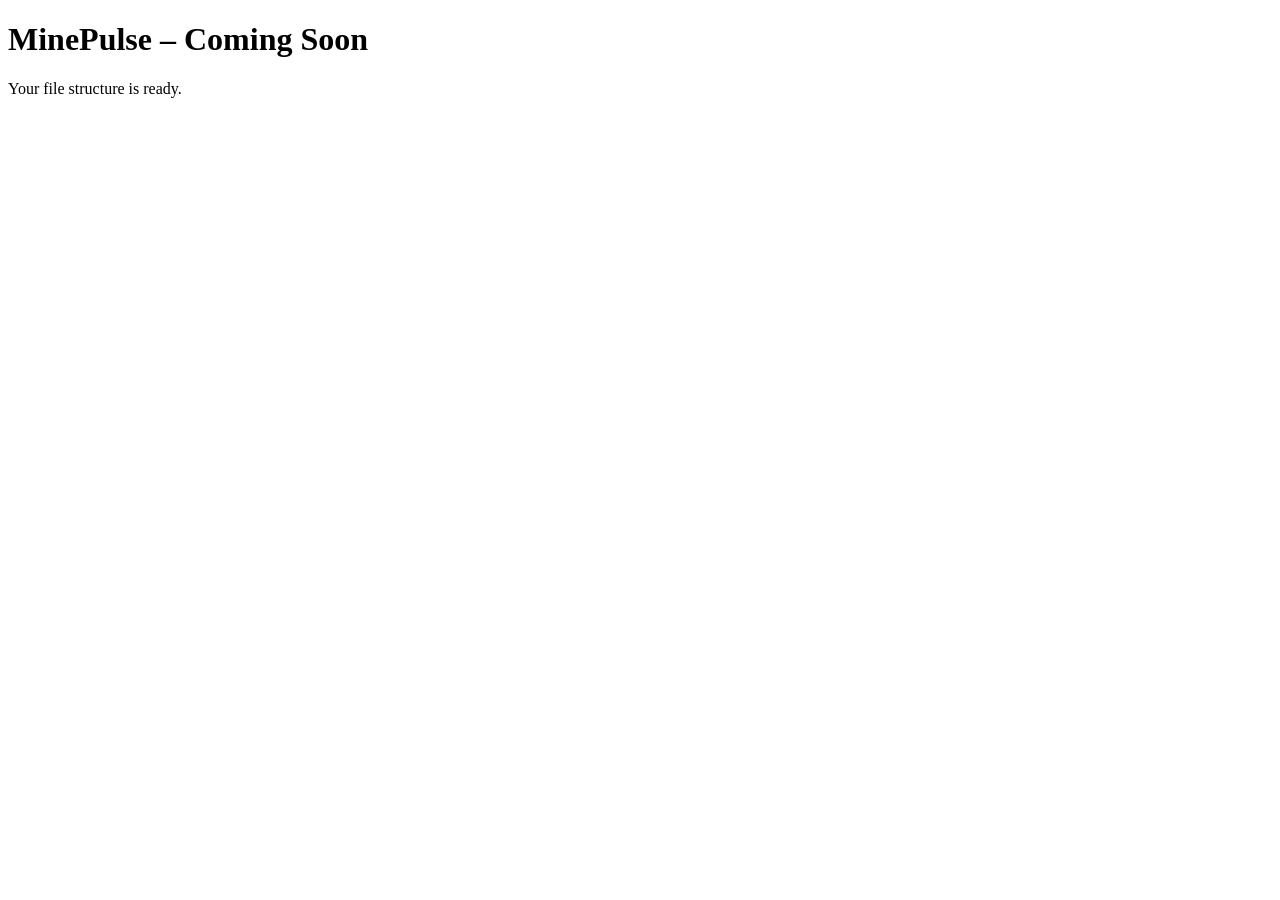
==== index.html @ b5f3e9ca "Rename deepseek_html_20260814_d4dbf2.html to index.html" ====
<!DOCTYPE html>
<html lang="en">
<head>
  <meta charset="UTF-8" />
  <meta name="viewport" content="width=device-width, initial-scale=1.0" />
  <title>MinePulse</title>
</head>
<body>
  <h1>MinePulse – Coming Soon</h1>
  <p>Your file structure is ready.</p>
</body>
</html>
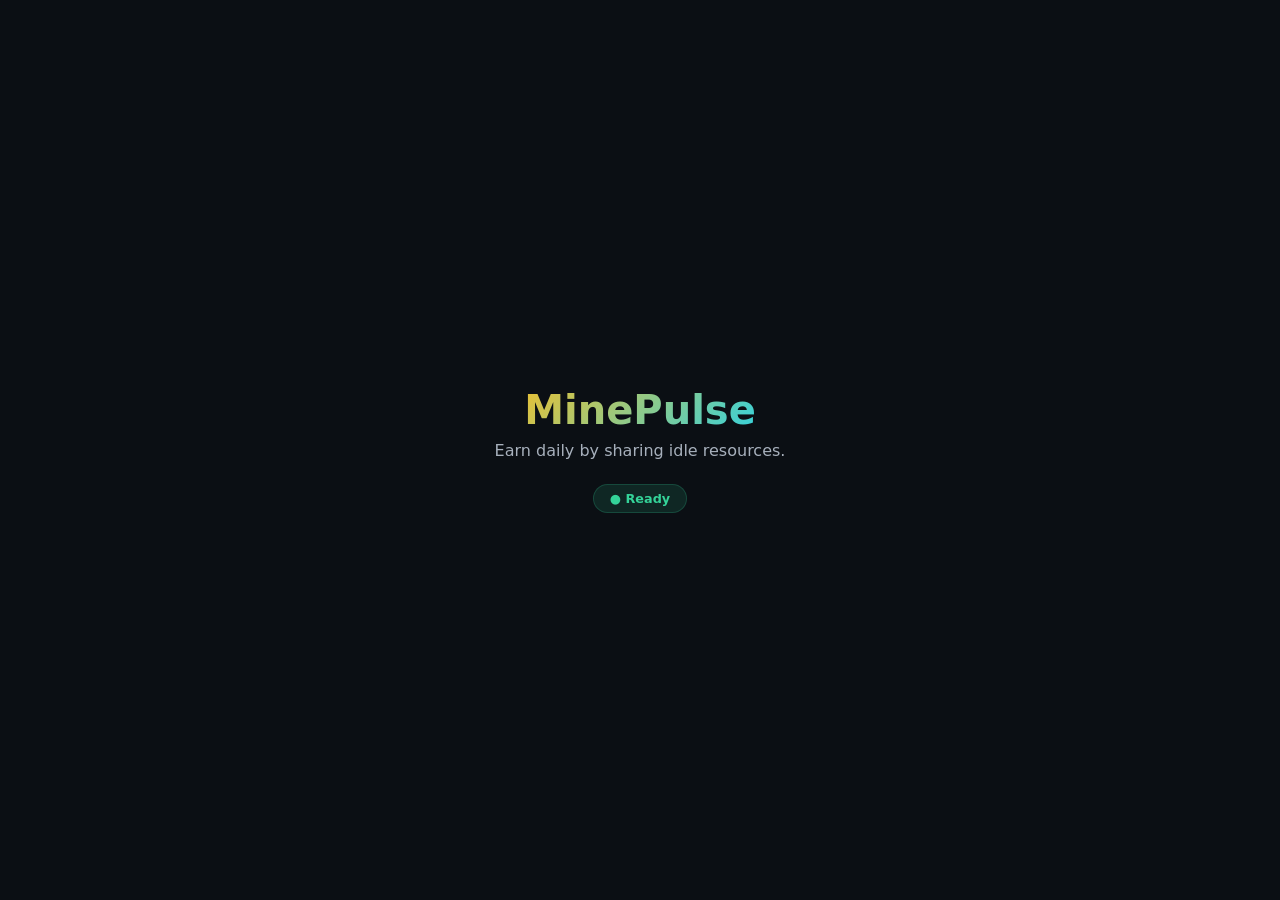
==== commit 96ff9542: "Update index.html structure and content" ====
--- a/index.html
+++ b/index.html
@@ -4,9 +4,13 @@
   <meta charset="UTF-8" />
   <meta name="viewport" content="width=device-width, initial-scale=1.0" />
   <title>MinePulse</title>
+  <link rel="stylesheet" href="style.css" />
 </head>
 <body>
-  <h1>MinePulse – Coming Soon</h1>
-  <p>Your file structure is ready.</p>
+  <div class="container">
+    <div class="logo">MinePulse</div>
+    <p class="tagline">Earn daily by sharing idle resources.</p>
+    <div class="status">● Ready</div>
+  </div>
 </body>
 </html>
--- a/style.css
+++ b/style.css
@@ -0,0 +1,51 @@
+/* ============================================================
+   MINEPULSE – BASE STYLES
+   ============================================================ */
+* {
+  margin: 0;
+  padding: 0;
+  box-sizing: border-box;
+}
+
+body {
+  font-family: system-ui, -apple-system, sans-serif;
+  background: #0B0F14;
+  color: #F8FAFC;
+  min-height: 100vh;
+  display: flex;
+  align-items: center;
+  justify-content: center;
+  padding: 20px;
+}
+
+.container {
+  text-align: center;
+  max-width: 400px;
+}
+
+.logo {
+  font-size: 2.5rem;
+  font-weight: 800;
+  background: linear-gradient(135deg, #FBBF24, #22D3EE);
+  -webkit-background-clip: text;
+  -webkit-text-fill-color: transparent;
+  background-clip: text;
+  margin-bottom: 8px;
+}
+
+.tagline {
+  color: #A7B0BC;
+  font-size: 1rem;
+  margin-bottom: 24px;
+}
+
+.status {
+  display: inline-block;
+  background: rgba(52, 211, 153, 0.12);
+  color: #34D399;
+  padding: 6px 16px;
+  border-radius: 20px;
+  font-size: 0.8rem;
+  font-weight: 600;
+  border: 1px solid rgba(52, 211, 153, 0.2);
+}
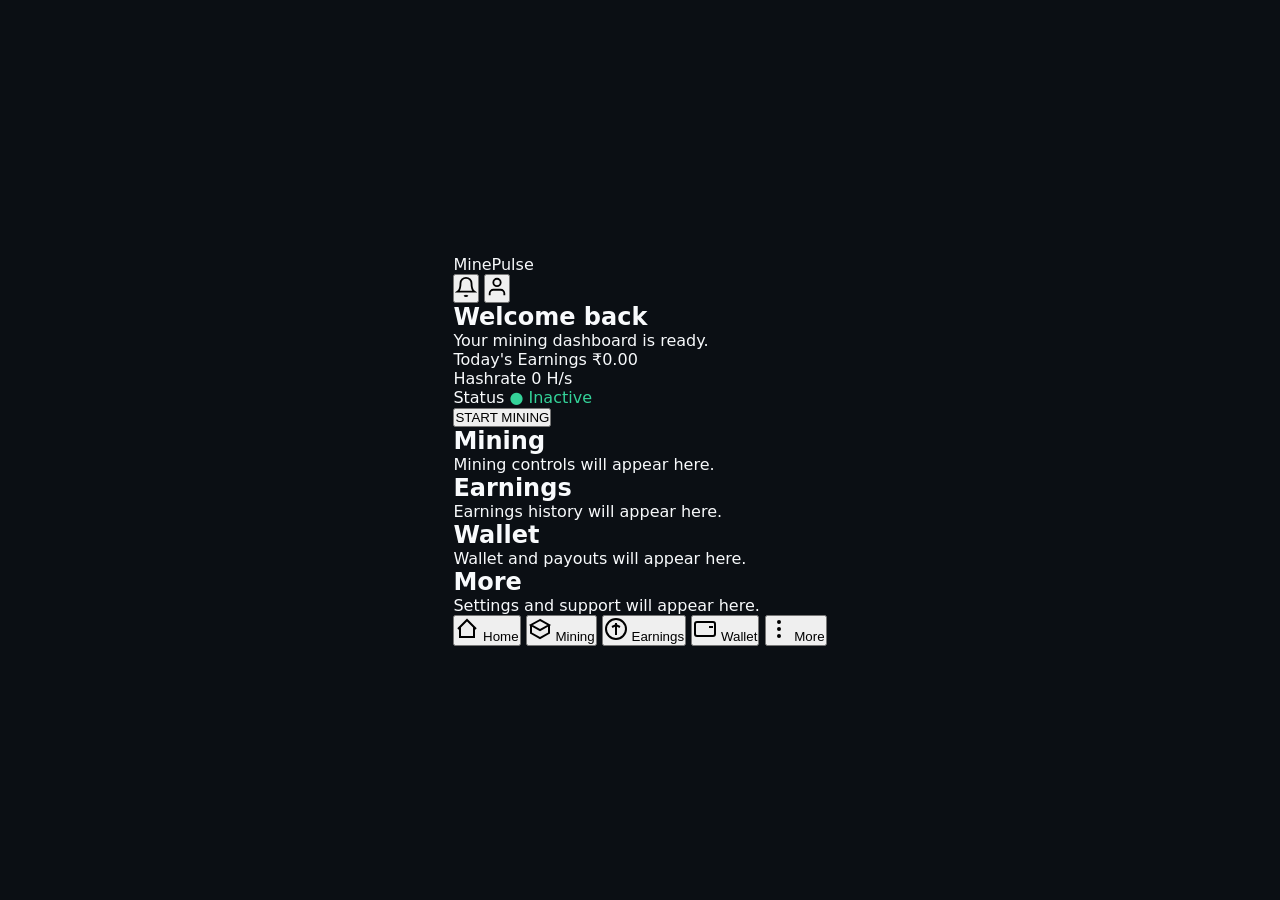
==== commit ccedd492: "Update index.html with new layout and navigation Refactor HTML structure to enhance layout and navig" ====
--- a/index.html
+++ b/index.html
@@ -2,15 +2,124 @@
 <html lang="en">
 <head>
   <meta charset="UTF-8" />
-  <meta name="viewport" content="width=device-width, initial-scale=1.0" />
+  <meta name="viewport" content="width=device-width, initial-scale=1.0, maximum-scale=1.0, user-scalable=yes" />
   <title>MinePulse</title>
   <link rel="stylesheet" href="style.css" />
 </head>
 <body>
-  <div class="container">
-    <div class="logo">MinePulse</div>
-    <p class="tagline">Earn daily by sharing idle resources.</p>
-    <div class="status">● Ready</div>
+  <div id="app">
+    <!-- Header -->
+    <header class="app-header">
+      <div class="header-left">
+        <span class="logo-text">MinePulse</span>
+      </div>
+      <div class="header-right">
+        <button class="icon-btn" id="notif-btn">
+          <svg width="22" height="22" viewBox="0 0 24 24" fill="none" stroke="currentColor" stroke-width="2">
+            <path d="M18 8A6 6 0 0 0 6 8c0 7-3 9-3 9h18s-3-2-3-9"/>
+            <path d="M13.73 21a2 2 0 0 1-3.46 0"/>
+          </svg>
+        </button>
+        <button class="icon-btn" id="profile-btn">
+          <svg width="22" height="22" viewBox="0 0 24 24" fill="none" stroke="currentColor" stroke-width="2">
+            <path d="M20 21v-2a4 4 0 0 0-4-4H8a4 4 0 0 0-4 4v2"/>
+            <circle cx="12" cy="7" r="4"/>
+          </svg>
+        </button>
+      </div>
+    </header>
+
+    <!-- Main Content -->
+    <main class="main-content">
+      <!-- Dashboard Page -->
+      <section id="page-dashboard" class="page active">
+        <div class="welcome-card">
+          <h1>Welcome back</h1>
+          <p class="subtitle">Your mining dashboard is ready.</p>
+        </div>
+        <div class="stats-grid">
+          <div class="stat-card">
+            <span class="stat-label">Today's Earnings</span>
+            <span class="stat-value">₹0.00</span>
+          </div>
+          <div class="stat-card">
+            <span class="stat-label">Hashrate</span>
+            <span class="stat-value">0 H/s</span>
+          </div>
+          <div class="stat-card">
+            <span class="stat-label">Status</span>
+            <span class="stat-value" style="color:#34D399;">● Inactive</span>
+          </div>
+        </div>
+        <button class="btn-primary full-width" id="start-btn">START MINING</button>
+      </section>
+
+      <!-- Mining Page (Placeholder) -->
+      <section id="page-mining" class="page">
+        <h2>Mining</h2>
+        <p>Mining controls will appear here.</p>
+      </section>
+
+      <!-- Earnings Page (Placeholder) -->
+      <section id="page-earnings" class="page">
+        <h2>Earnings</h2>
+        <p>Earnings history will appear here.</p>
+      </section>
+
+      <!-- Wallet Page (Placeholder) -->
+      <section id="page-wallet" class="page">
+        <h2>Wallet</h2>
+        <p>Wallet and payouts will appear here.</p>
+      </section>
+
+      <!-- More Page (Placeholder) -->
+      <section id="page-more" class="page">
+        <h2>More</h2>
+        <p>Settings and support will appear here.</p>
+      </section>
+    </main>
+
+    <!-- Bottom Navigation -->
+    <nav class="bottom-nav">
+      <button class="nav-item active" data-page="page-dashboard">
+        <svg width="24" height="24" viewBox="0 0 24 24" fill="none" stroke="currentColor" stroke-width="2">
+          <path d="M3 12L12 3l9 9"/>
+          <path d="M5 10v10h14V10"/>
+        </svg>
+        <span>Home</span>
+      </button>
+      <button class="nav-item" data-page="page-mining">
+        <svg width="24" height="24" viewBox="0 0 24 24" fill="none" stroke="currentColor" stroke-width="2">
+          <path d="M12 3L3 8l9 5 9-5-9-5z"/>
+          <path d="M3 8v8l9 5 9-5V8"/>
+        </svg>
+        <span>Mining</span>
+      </button>
+      <button class="nav-item" data-page="page-earnings">
+        <svg width="24" height="24" viewBox="0 0 24 24" fill="none" stroke="currentColor" stroke-width="2">
+          <circle cx="12" cy="12" r="10"/>
+          <path d="M12 6v12M8 10l4-2 4 2"/>
+        </svg>
+        <span>Earnings</span>
+      </button>
+      <button class="nav-item" data-page="page-wallet">
+        <svg width="24" height="24" viewBox="0 0 24 24" fill="none" stroke="currentColor" stroke-width="2">
+          <rect x="2" y="5" width="20" height="14" rx="2"/>
+          <path d="M16 10h4"/>
+        </svg>
+        <span>Wallet</span>
+      </button>
+      <button class="nav-item" data-page="page-more">
+        <svg width="24" height="24" viewBox="0 0 24 24" fill="none" stroke="currentColor" stroke-width="2">
+          <circle cx="12" cy="5" r="1"/>
+          <circle cx="12" cy="12" r="1"/>
+          <circle cx="12" cy="19" r="1"/>
+        </svg>
+        <span>More</span>
+      </button>
+    </nav>
   </div>
+
+  <script src="app.js"></script>
 </body>
-</html>
+            </html>
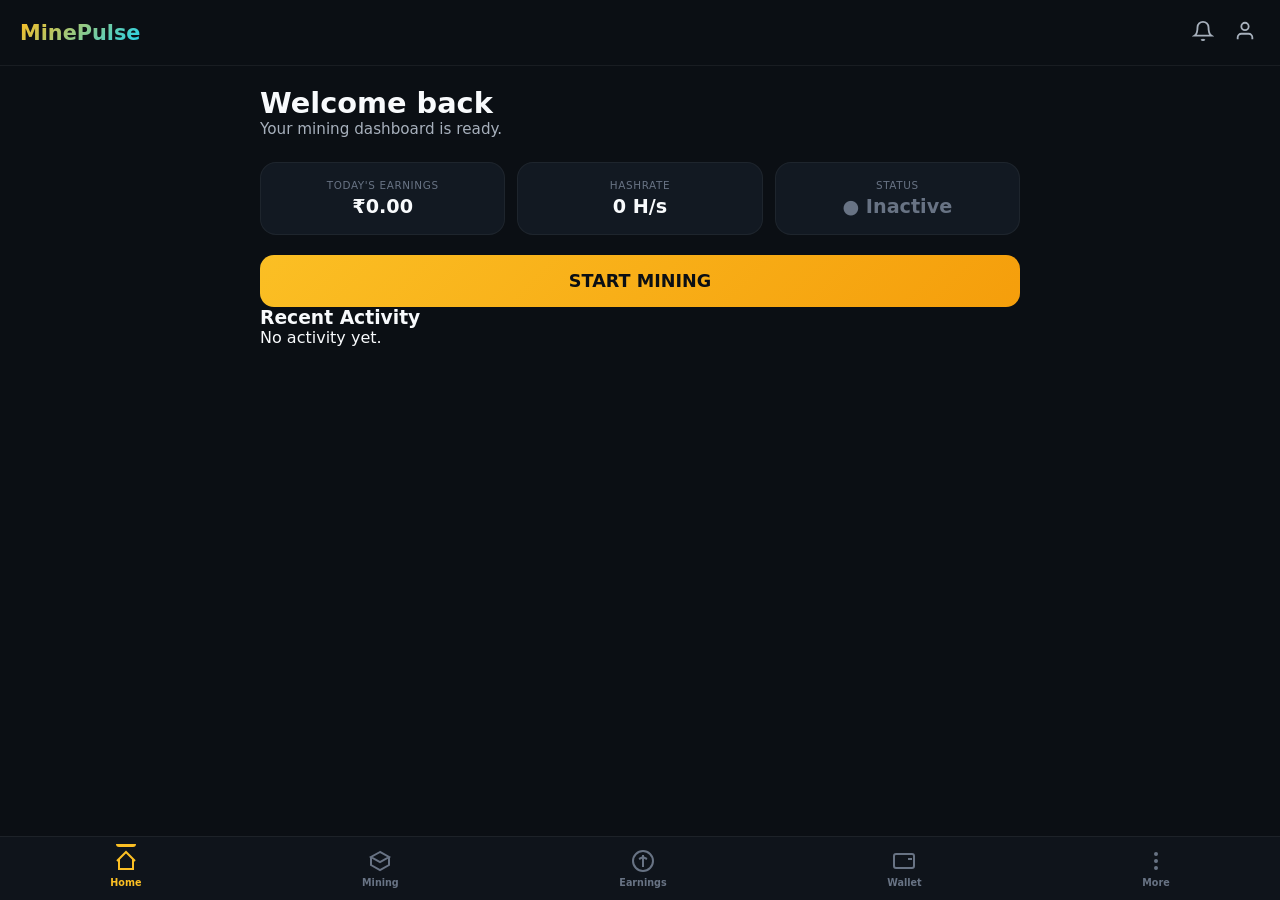
==== commit b9df4cd0: "Rename deepseek_html_20260814_121b9d.html to index.html" ====
--- a/index.html
+++ b/index.html
@@ -2,25 +2,28 @@
 <html lang="en">
 <head>
   <meta charset="UTF-8" />
-  <meta name="viewport" content="width=device-width, initial-scale=1.0, maximum-scale=1.0, user-scalable=yes" />
-  <title>MinePulse</title>
+  <meta name="viewport" content="width=device-width, initial-scale=1.0, maximum-scale=1.0, user-scalable=yes, viewport-fit=cover" />
+  <title>MinePulse – Smart Mining</title>
+  <link rel="manifest" href="manifest.json" />
   <link rel="stylesheet" href="style.css" />
 </head>
 <body>
   <div id="app">
-    <!-- Header -->
+
+    <!-- ==================== HEADER ==================== -->
     <header class="app-header">
       <div class="header-left">
         <span class="logo-text">MinePulse</span>
       </div>
       <div class="header-right">
-        <button class="icon-btn" id="notif-btn">
+        <button class="icon-btn" id="notif-btn" aria-label="Notifications">
           <svg width="22" height="22" viewBox="0 0 24 24" fill="none" stroke="currentColor" stroke-width="2">
             <path d="M18 8A6 6 0 0 0 6 8c0 7-3 9-3 9h18s-3-2-3-9"/>
             <path d="M13.73 21a2 2 0 0 1-3.46 0"/>
           </svg>
-        </button>
-        <button class="icon-btn" id="profile-btn">
+          <span class="notif-dot" id="notif-dot"></span>
+        </button>
+        <button class="icon-btn" id="profile-btn" aria-label="Profile">
           <svg width="22" height="22" viewBox="0 0 24 24" fill="none" stroke="currentColor" stroke-width="2">
             <path d="M20 21v-2a4 4 0 0 0-4-4H8a4 4 0 0 0-4 4v2"/>
             <circle cx="12" cy="7" r="4"/>
@@ -29,57 +32,274 @@
       </div>
     </header>
 
-    <!-- Main Content -->
+    <!-- ==================== MAIN CONTENT ==================== -->
     <main class="main-content">
-      <!-- Dashboard Page -->
+
+      <!-- ========== PAGE: DASHBOARD ========== -->
       <section id="page-dashboard" class="page active">
         <div class="welcome-card">
           <h1>Welcome back</h1>
           <p class="subtitle">Your mining dashboard is ready.</p>
         </div>
+
         <div class="stats-grid">
           <div class="stat-card">
             <span class="stat-label">Today's Earnings</span>
-            <span class="stat-value">₹0.00</span>
+            <span class="stat-value" id="today-earnings">₹0.00</span>
           </div>
           <div class="stat-card">
             <span class="stat-label">Hashrate</span>
-            <span class="stat-value">0 H/s</span>
+            <span class="stat-value" id="hashrate-value">0 H/s</span>
           </div>
           <div class="stat-card">
             <span class="stat-label">Status</span>
-            <span class="stat-value" style="color:#34D399;">● Inactive</span>
-          </div>
-        </div>
+            <span class="stat-value" id="mining-status" style="color:#687384;">● Inactive</span>
+          </div>
+        </div>
+
         <button class="btn-primary full-width" id="start-btn">START MINING</button>
-      </section>
-
-      <!-- Mining Page (Placeholder) -->
+
+        <div class="session-info" id="session-info" style="display:none;">
+          <span>Session: <strong id="session-time">00:00:00</strong></span>
+          <span>Shares: <strong id="shares-count">0</strong></span>
+        </div>
+
+        <div class="recent-activity">
+          <h3>Recent Activity</h3>
+          <div id="activity-list">
+            <div class="activity-empty">No activity yet.</div>
+          </div>
+        </div>
+      </section>
+
+      <!-- ========== PAGE: MINING ========== -->
       <section id="page-mining" class="page">
         <h2>Mining</h2>
-        <p>Mining controls will appear here.</p>
-      </section>
-
-      <!-- Earnings Page (Placeholder) -->
+        <div class="mining-stats">
+          <div class="stat-card">
+            <span class="stat-label">Current Hashrate</span>
+            <span class="stat-value" id="mining-hashrate">0 H/s</span>
+          </div>
+          <div class="stat-card">
+            <span class="stat-label">Session Duration</span>
+            <span class="stat-value" id="mining-session">00:00:00</span>
+          </div>
+          <div class="stat-card">
+            <span class="stat-label">Accepted Shares</span>
+            <span class="stat-value" id="mining-shares">0</span>
+          </div>
+          <div class="stat-card">
+            <span class="stat-label">Rejected Shares</span>
+            <span class="stat-value" id="mining-rejected">0</span>
+          </div>
+        </div>
+        <button class="btn-primary full-width" id="mining-toggle-btn">START MINING</button>
+        <div class="mining-controls">
+          <button class="btn-secondary" id="pause-btn" disabled>Pause</button>
+          <button class="btn-secondary" id="resume-btn" disabled>Resume</button>
+        </div>
+        <p class="mining-note">Mining uses your device's idle CPU. You can close this page and mining will continue in the background.</p>
+      </section>
+
+      <!-- ========== PAGE: EARNINGS ========== -->
       <section id="page-earnings" class="page">
         <h2>Earnings</h2>
-        <p>Earnings history will appear here.</p>
-      </section>
-
-      <!-- Wallet Page (Placeholder) -->
+        <div class="earnings-summary">
+          <div class="stat-card">
+            <span class="stat-label">Today</span>
+            <span class="stat-value" id="earnings-today">₹0.00</span>
+          </div>
+          <div class="stat-card">
+            <span class="stat-label">This Week</span>
+            <span class="stat-value" id="earnings-week">₹0.00</span>
+          </div>
+          <div class="stat-card">
+            <span class="stat-label">This Month</span>
+            <span class="stat-value" id="earnings-month">₹0.00</span>
+          </div>
+          <div class="stat-card">
+            <span class="stat-label">Lifetime</span>
+            <span class="stat-value" id="earnings-lifetime">₹0.00</span>
+          </div>
+        </div>
+        <div class="earnings-history">
+          <h3>History</h3>
+          <div id="earnings-history-list">
+            <div class="activity-empty">No earnings recorded yet.</div>
+          </div>
+        </div>
+      </section>
+
+      <!-- ========== PAGE: WALLET ========== -->
       <section id="page-wallet" class="page">
         <h2>Wallet</h2>
-        <p>Wallet and payouts will appear here.</p>
-      </section>
-
-      <!-- More Page (Placeholder) -->
+        <div class="wallet-balance">
+          <div class="stat-card">
+            <span class="stat-label">Available Balance</span>
+            <span class="stat-value" id="wallet-balance">₹0.00</span>
+          </div>
+          <div class="stat-card">
+            <span class="stat-label">Pending Payout</span>
+            <span class="stat-value" id="wallet-pending">₹0.00</span>
+          </div>
+          <div class="stat-card">
+            <span class="stat-label">Minimum Payout</span>
+            <span class="stat-value" id="wallet-min">₹100.00</span>
+          </div>
+        </div>
+        <div class="wallet-address">
+          <label>Wallet Address</label>
+          <div class="address-box">
+            <span id="wallet-address">0x0000...0000</span>
+            <button class="copy-btn" id="copy-address">Copy</button>
+          </div>
+        </div>
+        <button class="btn-primary full-width" id="withdraw-btn">REQUEST PAYOUT</button>
+        <div class="payout-history">
+          <h3>Payout History</h3>
+          <div id="payout-list">
+            <div class="activity-empty">No payouts yet.</div>
+          </div>
+        </div>
+      </section>
+
+      <!-- ========== PAGE: MORE ========== -->
       <section id="page-more" class="page">
         <h2>More</h2>
-        <p>Settings and support will appear here.</p>
-      </section>
+        <div class="more-grid">
+          <button class="more-item" data-page="page-workers">
+            <svg width="24" height="24" viewBox="0 0 24 24" fill="none" stroke="currentColor" stroke-width="2">
+              <rect x="2" y="7" width="20" height="14" rx="2"/>
+              <path d="M16 21V5a2 2 0 0 0-2-2h-4a2 2 0 0 0-2 2v16"/>
+            </svg>
+            <span>Workers</span>
+          </button>
+          <button class="more-item" data-page="page-transactions">
+            <svg width="24" height="24" viewBox="0 0 24 24" fill="none" stroke="currentColor" stroke-width="2">
+              <polyline points="9 18 15 12 9 6"/>
+            </svg>
+            <span>Transactions</span>
+          </button>
+          <button class="more-item" data-page="page-notifications">
+            <svg width="24" height="24" viewBox="0 0 24 24" fill="none" stroke="currentColor" stroke-width="2">
+              <path d="M18 8A6 6 0 0 0 6 8c0 7-3 9-3 9h18s-3-2-3-9"/>
+              <path d="M13.73 21a2 2 0 0 1-3.46 0"/>
+            </svg>
+            <span>Notifications</span>
+          </button>
+          <button class="more-item" data-page="page-support">
+            <svg width="24" height="24" viewBox="0 0 24 24" fill="none" stroke="currentColor" stroke-width="2">
+              <circle cx="12" cy="12" r="10"/>
+              <path d="M9.09 9a3 3 0 0 1 5.83 1c0 2-3 3-3 3"/>
+              <line x1="12" y1="17" x2="12.01" y2="17"/>
+            </svg>
+            <span>Support</span>
+          </button>
+          <button class="more-item" data-page="page-settings">
+            <svg width="24" height="24" viewBox="0 0 24 24" fill="none" stroke="currentColor" stroke-width="2">
+              <circle cx="12" cy="12" r="3"/>
+              <path d="M12 1v4M12 19v4M4.22 4.22l2.83 2.83M16.95 16.95l2.83 2.83M1 12h4M19 12h4M4.22 19.78l2.83-2.83M16.95 7.05l2.83-2.83"/>
+            </svg>
+            <span>Settings</span>
+          </button>
+          <button class="more-item" id="logout-btn">
+            <svg width="24" height="24" viewBox="0 0 24 24" fill="none" stroke="currentColor" stroke-width="2">
+              <path d="M9 21H5a2 2 0 0 1-2-2V5a2 2 0 0 1 2-2h4"/>
+              <polyline points="16 17 21 12 16 7"/>
+              <line x1="21" y1="12" x2="9" y2="12"/>
+            </svg>
+            <span>Logout</span>
+          </button>
+        </div>
+      </section>
+
+      <!-- ========== SUBPAGES (within MORE) ========== -->
+      <!-- Workers -->
+      <section id="page-workers" class="page subpage">
+        <button class="back-btn" data-back="page-more">
+          <svg width="20" height="20" viewBox="0 0 24 24" fill="none" stroke="currentColor" stroke-width="2">
+            <polyline points="15 18 9 12 15 6"/>
+          </svg>
+          Back
+        </button>
+        <h2>Workers</h2>
+        <div id="workers-list">
+          <div class="activity-empty">No workers connected.</div>
+        </div>
+      </section>
+
+      <!-- Transactions -->
+      <section id="page-transactions" class="page subpage">
+        <button class="back-btn" data-back="page-more">
+          <svg width="20" height="20" viewBox="0 0 24 24" fill="none" stroke="currentColor" stroke-width="2">
+            <polyline points="15 18 9 12 15 6"/>
+          </svg>
+          Back
+        </button>
+        <h2>Transactions</h2>
+        <div id="transactions-list">
+          <div class="activity-empty">No transactions yet.</div>
+        </div>
+      </section>
+
+      <!-- Notifications -->
+      <section id="page-notifications" class="page subpage">
+        <button class="back-btn" data-back="page-more">
+          <svg width="20" height="20" viewBox="0 0 24 24" fill="none" stroke="currentColor" stroke-width="2">
+            <polyline points="15 18 9 12 15 6"/>
+          </svg>
+          Back
+        </button>
+        <h2>Notifications</h2>
+        <div id="notifications-list">
+          <div class="activity-empty">No notifications.</div>
+        </div>
+      </section>
+
+      <!-- Support -->
+      <section id="page-support" class="page subpage">
+        <button class="back-btn" data-back="page-more">
+          <svg width="20" height="20" viewBox="0 0 24 24" fill="none" stroke="currentColor" stroke-width="2">
+            <polyline points="15 18 9 12 15 6"/>
+          </svg>
+          Back
+        </button>
+        <h2>Support</h2>
+        <p>Email: support@minepulse.com</p>
+        <p>Telegram: @MinePulseSupport</p>
+        <p>Response time: within 24 hours</p>
+      </section>
+
+      <!-- Settings -->
+      <section id="page-settings" class="page subpage">
+        <button class="back-btn" data-back="page-more">
+          <svg width="20" height="20" viewBox="0 0 24 24" fill="none" stroke="currentColor" stroke-width="2">
+            <polyline points="15 18 9 12 15 6"/>
+          </svg>
+          Back
+        </button>
+        <h2>Settings</h2>
+        <div class="settings-group">
+          <h3>Appearance</h3>
+          <button class="btn-secondary" id="theme-toggle">Toggle Dark / Light</button>
+        </div>
+        <div class="settings-group">
+          <h3>Currency</h3>
+          <select id="currency-select">
+            <option value="INR">INR (₹)</option>
+            <option value="USD">USD ($)</option>
+            <option value="USDT">USDT</option>
+          </select>
+        </div>
+        <div class="settings-group">
+          <h3>Account</h3>
+          <button class="btn-secondary" id="logout-settings-btn">Logout</button>
+        </div>
+      </section>
+
     </main>
 
-    <!-- Bottom Navigation -->
+    <!-- ==================== BOTTOM NAVIGATION ==================== -->
     <nav class="bottom-nav">
       <button class="nav-item active" data-page="page-dashboard">
         <svg width="24" height="24" viewBox="0 0 24 24" fill="none" stroke="currentColor" stroke-width="2">
@@ -118,8 +338,9 @@
         <span>More</span>
       </button>
     </nav>
+
   </div>
 
   <script src="app.js"></script>
 </body>
-            </html>
+</html>
--- a/style.css
+++ b/style.css
@@ -1,5 +1,5 @@
 /* ============================================================
-   MINEPULSE – BASE STYLES
+   MINEPULSE – FULL LAYOUT STYLES
    ============================================================ */
 * {
   margin: 0;
@@ -12,40 +12,197 @@
   background: #0B0F14;
   color: #F8FAFC;
   min-height: 100vh;
-  display: flex;
+  padding-bottom: 80px;
+}
+
+/* ---------- HEADER ---------- */
+.app-header {
+  display: flex;
+  justify-content: space-between;
   align-items: center;
-  justify-content: center;
-  padding: 20px;
-}
-
-.container {
-  text-align: center;
-  max-width: 400px;
-}
-
-.logo {
-  font-size: 2.5rem;
+  padding: 16px 20px;
+  border-bottom: 1px solid rgba(255,255,255,0.06);
+}
+
+.logo-text {
+  font-size: 1.3rem;
   font-weight: 800;
   background: linear-gradient(135deg, #FBBF24, #22D3EE);
   -webkit-background-clip: text;
   -webkit-text-fill-color: transparent;
   background-clip: text;
-  margin-bottom: 8px;
-}
-
-.tagline {
+}
+
+.header-right {
+  display: flex;
+  gap: 12px;
+}
+
+.icon-btn {
+  background: none;
+  border: none;
   color: #A7B0BC;
-  font-size: 1rem;
+  cursor: pointer;
+  padding: 4px;
+  transition: 0.2s;
+}
+.icon-btn:hover {
+  color: #F8FAFC;
+}
+
+/* ---------- MAIN CONTENT ---------- */
+.main-content {
+  padding: 20px;
+  max-width: 600px;
+  margin: 0 auto;
+}
+
+.page {
+  display: none;
+  animation: fadeIn 0.3s ease;
+}
+.page.active {
+  display: block;
+}
+@keyframes fadeIn {
+  from { opacity: 0; transform: translateY(8px); }
+  to { opacity: 1; transform: translateY(0); }
+}
+
+/* ---------- WELCOME CARD ---------- */
+.welcome-card {
   margin-bottom: 24px;
 }
-
-.status {
-  display: inline-block;
-  background: rgba(52, 211, 153, 0.12);
-  color: #34D399;
-  padding: 6px 16px;
-  border-radius: 20px;
-  font-size: 0.8rem;
+.welcome-card h1 {
+  font-size: 1.8rem;
+  font-weight: 700;
+}
+.welcome-card .subtitle {
+  color: #A7B0BC;
+  font-size: 0.95rem;
+}
+
+/* ---------- STATS GRID ---------- */
+.stats-grid {
+  display: grid;
+  grid-template-columns: 1fr 1fr 1fr;
+  gap: 12px;
+  margin-bottom: 20px;
+}
+.stat-card {
+  background: #121922;
+  border-radius: 16px;
+  padding: 16px 12px;
+  text-align: center;
+  border: 1px solid rgba(255,255,255,0.05);
+}
+.stat-label {
+  display: block;
+  font-size: 0.65rem;
+  text-transform: uppercase;
+  letter-spacing: 0.06em;
+  color: #687384;
+  margin-bottom: 4px;
+}
+.stat-value {
+  font-size: 1.2rem;
+  font-weight: 700;
+  color: #F8FAFC;
+}
+
+/* ---------- BUTTONS ---------- */
+.btn-primary {
+  width: 100%;
+  padding: 16px;
+  border: none;
+  border-radius: 14px;
+  font-size: 1.1rem;
+  font-weight: 700;
+  background: linear-gradient(135deg, #FBBF24, #F59E0B);
+  color: #0B0F14;
+  cursor: pointer;
+  transition: 0.3s;
+  font-family: inherit;
+}
+.btn-primary:hover {
+  transform: translateY(-2px);
+  box-shadow: 0 8px 32px rgba(251, 191, 36, 0.25);
+}
+.btn-primary:active {
+  transform: scale(0.97);
+}
+
+.full-width {
+  width: 100%;
+}
+
+/* ---------- BOTTOM NAV ---------- */
+.bottom-nav {
+  position: fixed;
+  bottom: 0;
+  left: 0;
+  right: 0;
+  background: #0F141B;
+  border-top: 1px solid rgba(255,255,255,0.06);
+  display: flex;
+  justify-content: space-around;
+  padding: 8px 0 calc(8px + env(safe-area-inset-bottom, 0px));
+  z-index: 100;
+}
+.nav-item {
+  display: flex;
+  flex-direction: column;
+  align-items: center;
+  gap: 2px;
+  background: none;
+  border: none;
+  color: #687384;
+  font-size: 0.6rem;
   font-weight: 600;
-  border: 1px solid rgba(52, 211, 153, 0.2);
-}
+  cursor: pointer;
+  padding: 4px 12px;
+  transition: 0.2s;
+  font-family: inherit;
+  position: relative;
+}
+.nav-item svg {
+  width: 24px;
+  height: 24px;
+  stroke: currentColor;
+}
+.nav-item span {
+  margin-top: 2px;
+}
+.nav-item.active {
+  color: #FBBF24;
+}
+.nav-item.active::before {
+  content: '';
+  position: absolute;
+  top: -1px;
+  left: 50%;
+  transform: translateX(-50%);
+  width: 20px;
+  height: 3px;
+  background: #FBBF24;
+  border-radius: 0 0 4px 4px;
+}
+
+/* ---------- PLACEHOLDER PAGES ---------- */
+.page h2 {
+  font-size: 1.5rem;
+  margin-bottom: 12px;
+}
+.page p {
+  color: #A7B0BC;
+}
+
+/* ---------- RESPONSIVE ---------- */
+@media (min-width: 640px) {
+  .main-content {
+    max-width: 800px;
+  }
+  .stats-grid {
+    grid-template-columns: 1fr 1fr 1fr;
+  }
+   }
